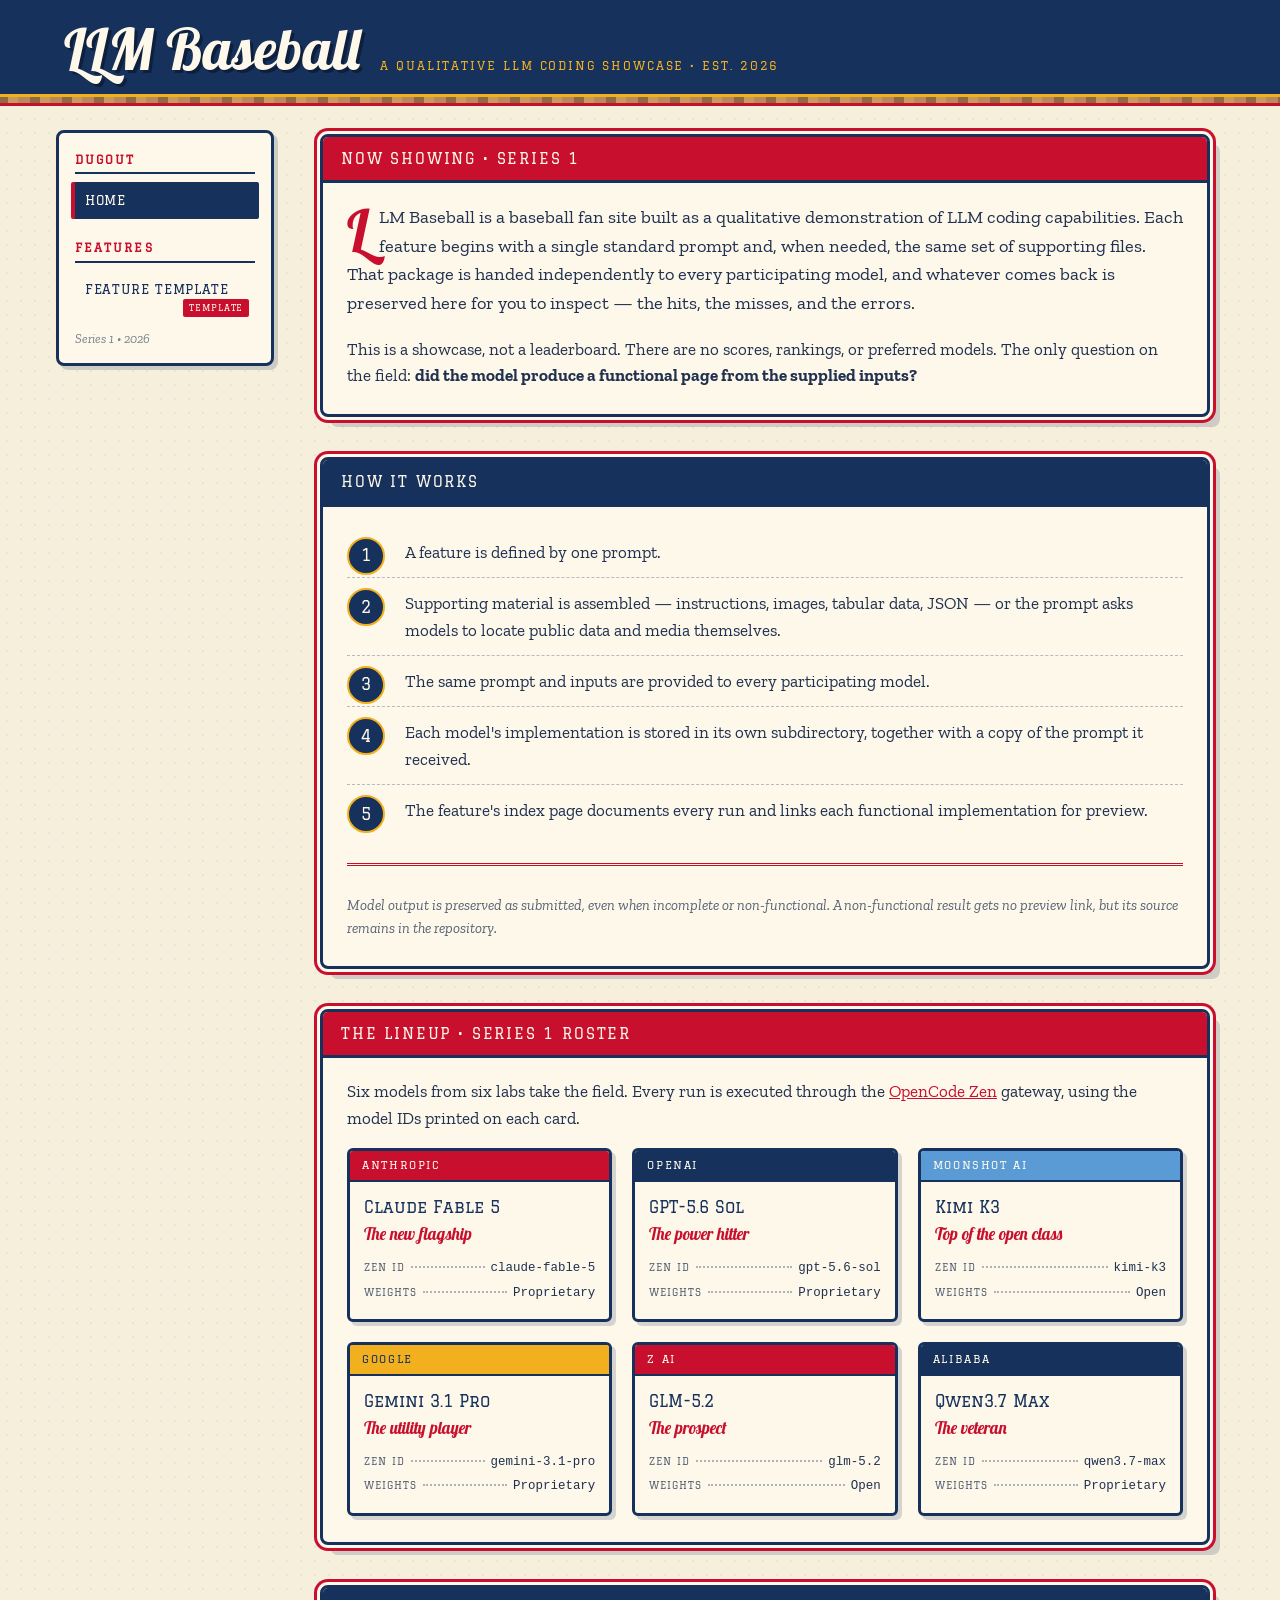
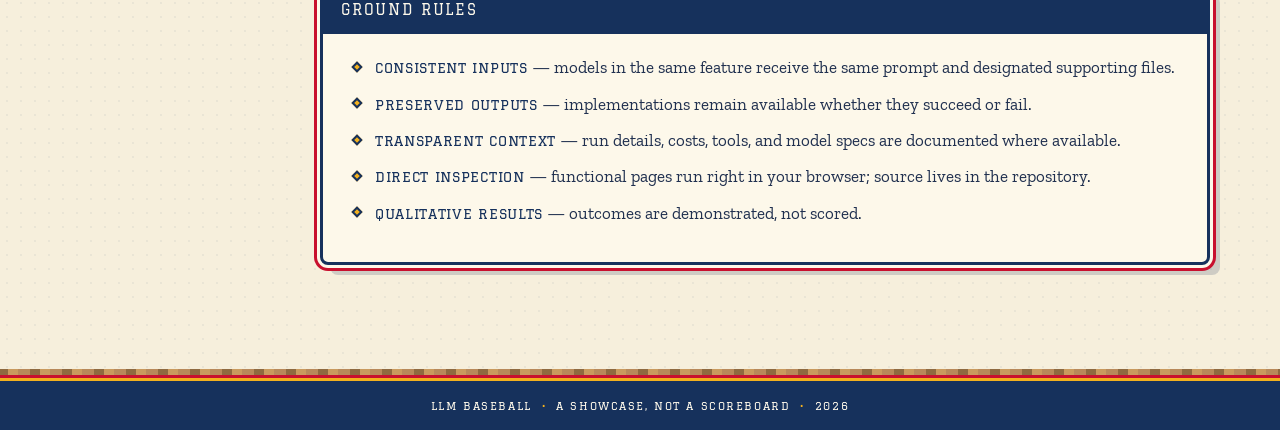
==== index.html @ 53a559f2 "create home page" ====
<!DOCTYPE html>
<html lang="en">
<head>
  <meta charset="utf-8">
  <meta name="viewport" content="width=device-width, initial-scale=1">
  <title>LLM Baseball — A Qualitative LLM Coding Showcase</title>
  <meta name="description" content="LLM Baseball is a baseball fan site built as a qualitative demonstration of LLM coding capabilities. One prompt, many models, every result preserved.">
  <link rel="icon" href='data:image/svg+xml,<svg xmlns="http://www.w3.org/2000/svg" viewBox="0 0 32 32"><circle cx="16" cy="16" r="14" fill="%23fdf8ea" stroke="%2316315c" stroke-width="2"/><path d="M9 3a15 15 0 0 0 0 26" fill="none" stroke="%23c8102e" stroke-width="2" stroke-dasharray="3 2"/><path d="M23 3a15 15 0 0 1 0 26" fill="none" stroke="%23c8102e" stroke-width="2" stroke-dasharray="3 2"/></svg>'>
  <link rel="preconnect" href="https://fonts.googleapis.com">
  <link rel="preconnect" href="https://fonts.gstatic.com" crossorigin>
  <link href="https://fonts.googleapis.com/css2?family=Graduate&family=Lobster&family=Zilla+Slab:wght@400;600&display=swap" rel="stylesheet">
  <link rel="stylesheet" href="assets/site.css">
</head>
<body data-root="" data-nav-id="home">

  <header class="site-header">
    <div class="inner">
      <p class="site-title"><a href="index.html">LLM Baseball</a></p>
      <p class="tagline">A qualitative LLM coding showcase &bull; Est. 2026</p>
    </div>
  </header>
  <div class="wood-strip" aria-hidden="true"></div>

  <div class="layout">

    <nav class="sidebar" aria-label="Site navigation">
      <div class="sidebar-inner" id="site-nav">
        <noscript>
          <h2 class="nav-heading">Dugout</h2>
          <ul class="nav-list">
            <li class="active"><a href="index.html">Home</a></li>
          </ul>
          <h2 class="nav-heading">Features</h2>
          <ul class="nav-list">
            <li><a href="features/feature-template/index.html">Feature Template</a></li>
          </ul>
        </noscript>
      </div>
    </nav>

    <main class="main">

      <section class="card">
        <div class="card-header">Now Showing &bull; Series 1</div>
        <div class="card-body">
          <p class="lede">LLM Baseball is a baseball fan site built as a qualitative demonstration of LLM coding capabilities. Each feature begins with a single standard prompt and, when needed, the same set of supporting files. That package is handed independently to every participating model, and whatever comes back is preserved here for you to inspect — the hits, the misses, and the errors.</p>
          <p>This is a showcase, not a leaderboard. There are no scores, rankings, or preferred models. The only question on the field: <strong>did the model produce a functional page from the supplied inputs?</strong></p>
        </div>
      </section>

      <section class="card">
        <div class="card-header alt">How It Works</div>
        <div class="card-body">
          <ol class="steps">
            <li>A feature is defined by one prompt.</li>
            <li>Supporting material is assembled — instructions, images, tabular data, JSON — or the prompt asks models to locate public data and media themselves.</li>
            <li>The same prompt and inputs are provided to every participating model.</li>
            <li>Each model's implementation is stored in its own subdirectory, together with a copy of the prompt it received.</li>
            <li>The feature's index page documents every run and links each functional implementation for preview.</li>
          </ol>
          <hr class="rule">
          <p class="note">Model output is preserved as submitted, even when incomplete or non-functional. A non-functional result gets no preview link, but its source remains in the repository.</p>
        </div>
      </section>

      <section class="card">
        <div class="card-header">The Lineup &bull; Series 1 Roster</div>
        <div class="card-body">
          <p>Six models from six labs take the field. Every run is executed through the <a href="https://opencode.ai/docs/zen/">OpenCode Zen</a> gateway, using the model IDs printed on each card.</p>
          <div class="lineup">
            <article class="player-card">
              <div class="pc-banner">Anthropic</div>
              <h3>Claude Fable 5</h3>
              <p class="pc-script">The new flagship</p>
              <div class="pc-stats">
                <div class="stat"><span class="k">Zen ID</span><span class="dots"></span><span class="v">claude-fable-5</span></div>
                <div class="stat"><span class="k">Weights</span><span class="dots"></span><span class="v">Proprietary</span></div>
              </div>
            </article>
            <article class="player-card">
              <div class="pc-banner">OpenAI</div>
              <h3>GPT-5.6 Sol</h3>
              <p class="pc-script">The power hitter</p>
              <div class="pc-stats">
                <div class="stat"><span class="k">Zen ID</span><span class="dots"></span><span class="v">gpt-5.6-sol</span></div>
                <div class="stat"><span class="k">Weights</span><span class="dots"></span><span class="v">Proprietary</span></div>
              </div>
            </article>
            <article class="player-card">
              <div class="pc-banner">Moonshot AI</div>
              <h3>Kimi K3</h3>
              <p class="pc-script">Top of the open class</p>
              <div class="pc-stats">
                <div class="stat"><span class="k">Zen ID</span><span class="dots"></span><span class="v">kimi-k3</span></div>
                <div class="stat"><span class="k">Weights</span><span class="dots"></span><span class="v">Open</span></div>
              </div>
            </article>
            <article class="player-card">
              <div class="pc-banner">Google</div>
              <h3>Gemini 3.1 Pro</h3>
              <p class="pc-script">The utility player</p>
              <div class="pc-stats">
                <div class="stat"><span class="k">Zen ID</span><span class="dots"></span><span class="v">gemini-3.1-pro</span></div>
                <div class="stat"><span class="k">Weights</span><span class="dots"></span><span class="v">Proprietary</span></div>
              </div>
            </article>
            <article class="player-card">
              <div class="pc-banner">Z AI</div>
              <h3>GLM-5.2</h3>
              <p class="pc-script">The prospect</p>
              <div class="pc-stats">
                <div class="stat"><span class="k">Zen ID</span><span class="dots"></span><span class="v">glm-5.2</span></div>
                <div class="stat"><span class="k">Weights</span><span class="dots"></span><span class="v">Open</span></div>
              </div>
            </article>
            <article class="player-card">
              <div class="pc-banner">Alibaba</div>
              <h3>Qwen3.7 Max</h3>
              <p class="pc-script">The veteran</p>
              <div class="pc-stats">
                <div class="stat"><span class="k">Zen ID</span><span class="dots"></span><span class="v">qwen3.7-max</span></div>
                <div class="stat"><span class="k">Weights</span><span class="dots"></span><span class="v">Proprietary</span></div>
              </div>
            </article>
          </div>
        </div>
      </section>

      <section class="card">
        <div class="card-header alt">Ground Rules</div>
        <div class="card-body">
          <ul class="diamond-list">
            <li><strong>Consistent inputs</strong> — models in the same feature receive the same prompt and designated supporting files.</li>
            <li><strong>Preserved outputs</strong> — implementations remain available whether they succeed or fail.</li>
            <li><strong>Transparent context</strong> — run details, costs, tools, and model specs are documented where available.</li>
            <li><strong>Direct inspection</strong> — functional pages run right in your browser; source lives in the repository.</li>
            <li><strong>Qualitative results</strong> — outcomes are demonstrated, not scored.</li>
          </ul>
        </div>
      </section>

    </main>
  </div>

  <footer class="site-footer">
    <div class="wood-strip" aria-hidden="true"></div>
    <div class="bar">LLM Baseball<span class="sep">&bull;</span>A showcase, not a scoreboard<span class="sep">&bull;</span>2026</div>
  </footer>

  <script src="assets/site.js"></script>
</body>
</html>
---- assets/site.css ----
/* ==========================================================================
   LLM Baseball — retro 1980s baseball card theme
   Cream card stock, halftone dots, Topps red / navy / gold, chunky card
   borders, script + jersey-block type, and a wood-grain accent strip.
   ========================================================================== */

:root {
  --cream: #f6efdc;
  --paper: #fdf8ea;
  --ink: #20304f;
  --red: #c8102e;
  --navy: #16315c;
  --gold: #f2b01e;
  --sky: #5b9bd5;
  --wood-dark: #8f6a40;
  --wood-mid: #b8895a;
  --wood-light: #c99a5e;
  --shadow: rgba(22, 49, 92, 0.18);
  --font-script: "Lobster", "Brush Script MT", cursive;
  --font-block: "Graduate", "Arial Black", "Arial Narrow Bold", sans-serif;
  --font-body: "Zilla Slab", Georgia, "Times New Roman", serif;
}

*,
*::before,
*::after {
  box-sizing: border-box;
}

html {
  scroll-behavior: smooth;
}

body {
  margin: 0;
  font-family: var(--font-body);
  font-size: 17px;
  line-height: 1.55;
  color: var(--ink);
  background-color: var(--cream);
  background-image: radial-gradient(rgba(22, 49, 92, 0.055) 1px, transparent 1.6px);
  background-size: 14px 14px;
}

a {
  color: var(--red);
}

/* --------------------------------------------------------------------------
   Header
   -------------------------------------------------------------------------- */

.site-header {
  background: var(--navy);
  border-bottom: 3px solid var(--gold);
}

.site-header .inner {
  max-width: 1200px;
  margin: 0 auto;
  padding: 20px 24px 16px;
  display: flex;
  align-items: baseline;
  gap: 20px;
  flex-wrap: wrap;
}

.site-title {
  margin: 0;
  font-family: var(--font-script);
  font-size: clamp(2.5rem, 5.5vw, 3.6rem);
  line-height: 1;
  color: var(--paper);
  text-shadow: 3px 3px 0 rgba(0, 0, 0, 0.35);
}

.site-title a {
  color: inherit;
  text-decoration: none;
}

.tagline {
  margin: 0;
  font-family: var(--font-block);
  font-size: 0.75rem;
  letter-spacing: 0.16em;
  text-transform: uppercase;
  color: var(--gold);
}

/* Wood-grain accent strip — a nod to the 1987 Topps border. */
.wood-strip {
  height: 9px;
  background: repeating-linear-gradient(
    90deg,
    var(--wood-dark) 0 8px,
    var(--wood-light) 8px 18px,
    var(--wood-mid) 18px 30px,
    var(--wood-dark) 30px 32px
  );
  border-bottom: 3px solid var(--red);
}

/* --------------------------------------------------------------------------
   Layout
   -------------------------------------------------------------------------- */

.layout {
  max-width: 1200px;
  margin: 0 auto;
  display: flex;
  align-items: flex-start;
}

.sidebar {
  flex: 0 0 250px;
  width: 250px;
  padding: 24px 16px;
}

.sidebar-inner {
  position: sticky;
  top: 20px;
  background: var(--paper);
  border: 3px solid var(--navy);
  border-radius: 8px;
  box-shadow: 4px 4px 0 var(--shadow);
  padding: 14px 12px 10px;
}

.main {
  flex: 1;
  min-width: 0;
  padding: 28px 30px 56px;
}

/* --------------------------------------------------------------------------
   Navigation
   -------------------------------------------------------------------------- */

.nav-heading {
  margin: 20px 4px 8px;
  padding-bottom: 4px;
  font-family: var(--font-block);
  font-size: 0.72rem;
  letter-spacing: 0.18em;
  text-transform: uppercase;
  color: var(--red);
  border-bottom: 2px solid var(--navy);
}

.nav-heading:first-child {
  margin-top: 4px;
}

.nav-list {
  list-style: none;
  margin: 0;
  padding: 0;
}

.nav-list a {
  display: block;
  padding: 8px 10px;
  font-family: var(--font-block);
  font-size: 0.82rem;
  letter-spacing: 0.05em;
  text-transform: uppercase;
  text-decoration: none;
  color: var(--navy);
  border-left: 4px solid transparent;
  border-radius: 2px;
  transition: background 0.15s ease, color 0.15s ease, border-color 0.15s ease;
}

.nav-list a:hover {
  background: var(--gold);
  color: var(--navy);
}

.nav-list li.active a {
  background: var(--navy);
  color: var(--paper);
  border-left-color: var(--red);
}

.nav-tag {
  float: right;
  margin-left: 8px;
  padding: 2px 6px;
  font-size: 0.58rem;
  letter-spacing: 0.08em;
  color: var(--paper);
  background: var(--red);
  border-radius: 2px;
}

.nav-foot {
  margin: 22px 4px 4px;
  font-size: 0.8rem;
  font-style: italic;
  color: rgba(32, 48, 79, 0.6);
}

/* --------------------------------------------------------------------------
   Cards — chunky Topps-style frames: navy border, paper gap, red outer ring
   -------------------------------------------------------------------------- */

.card {
  background: var(--paper);
  border: 3px solid var(--navy);
  border-radius: 8px;
  box-shadow:
    0 0 0 3px var(--paper),
    0 0 0 6px var(--red),
    10px 10px 0 var(--shadow);
  margin: 0 0 40px;
  overflow: hidden;
}

.card-header {
  padding: 10px 18px;
  font-family: var(--font-block);
  font-size: 0.95rem;
  letter-spacing: 0.12em;
  text-transform: uppercase;
  color: var(--paper);
  background: var(--red);
  border-bottom: 3px solid var(--navy);
}

.card-header.alt {
  background: var(--navy);
}

.card-body {
  padding: 20px 24px 26px;
}

.card-body > :first-child {
  margin-top: 0;
}

.card-body > :last-child {
  margin-bottom: 0;
}

.lede {
  font-size: 1.15rem;
}

.lede::first-letter {
  float: left;
  margin: 6px 10px 0 0;
  font-family: var(--font-script);
  font-size: 3.1em;
  line-height: 0.75;
  color: var(--red);
}

/* --------------------------------------------------------------------------
   Numbered steps ("How it works")
   -------------------------------------------------------------------------- */

.steps {
  list-style: none;
  margin: 0;
  padding: 0;
  counter-reset: step;
}

.steps li {
  counter-increment: step;
  position: relative;
  padding: 12px 0 12px 58px;
  border-bottom: 1px dashed rgba(22, 49, 92, 0.3);
}

.steps li:last-child {
  border-bottom: none;
}

.steps li::before {
  content: counter(step);
  position: absolute;
  left: 0;
  top: 10px;
  width: 38px;
  height: 38px;
  display: flex;
  align-items: center;
  justify-content: center;
  font-family: var(--font-block);
  font-size: 1rem;
  color: var(--paper);
  background: var(--navy);
  border: 2px solid var(--gold);
  border-radius: 50%;
}

/* --------------------------------------------------------------------------
   Diamond-bullet list (principles)
   -------------------------------------------------------------------------- */

.diamond-list {
  list-style: none;
  margin: 0;
  padding: 0 0 0 4px;
}

.diamond-list li {
  position: relative;
  padding-left: 24px;
  margin-bottom: 10px;
}

.diamond-list li::before {
  content: "";
  position: absolute;
  left: 2px;
  top: 0.5em;
  width: 8px;
  height: 8px;
  background: var(--gold);
  border: 2px solid var(--navy);
  transform: rotate(45deg);
}

.diamond-list strong {
  font-family: var(--font-block);
  font-weight: 400;
  font-size: 0.85rem;
  letter-spacing: 0.05em;
  text-transform: uppercase;
  color: var(--navy);
}

/* --------------------------------------------------------------------------
   Lineup grid — mini player cards for the model roster
   -------------------------------------------------------------------------- */

.lineup {
  display: grid;
  grid-template-columns: repeat(auto-fill, minmax(225px, 1fr));
  gap: 20px;
}

.player-card {
  background: var(--paper);
  border: 3px solid var(--navy);
  border-radius: 6px;
  overflow: hidden;
  box-shadow: 4px 4px 0 var(--shadow);
  transition: transform 0.15s ease, box-shadow 0.15s ease;
}

.player-card:hover {
  transform: translate(-2px, -2px);
  box-shadow: 7px 7px 0 var(--shadow);
}

.pc-banner {
  padding: 6px 12px;
  font-family: var(--font-block);
  font-size: 0.68rem;
  letter-spacing: 0.15em;
  text-transform: uppercase;
  color: var(--paper);
  background: var(--red);
  border-bottom: 2px solid var(--navy);
}

.lineup .player-card:nth-child(4n + 2) .pc-banner {
  background: var(--navy);
}

.lineup .player-card:nth-child(4n + 3) .pc-banner {
  background: var(--sky);
}

.lineup .player-card:nth-child(4n) .pc-banner {
  background: var(--gold);
  color: var(--navy);
}

.player-card h3 {
  margin: 12px 14px 2px;
  font-family: var(--font-block);
  font-weight: 400;
  font-size: 1.02rem;
  color: var(--navy);
}

.pc-script {
  margin: 0 14px 12px;
  font-family: var(--font-script);
  font-size: 1.05rem;
  color: var(--red);
}

.pc-stats {
  padding: 0 14px 16px;
  font-size: 0.86rem;
}

/* Stat lines with dotted leaders, like the back of a baseball card. */
.stat {
  display: flex;
  align-items: baseline;
}

.stat + .stat {
  margin-top: 5px;
}

.stat .k {
  font-family: var(--font-block);
  font-size: 0.62rem;
  letter-spacing: 0.1em;
  text-transform: uppercase;
  color: rgba(32, 48, 79, 0.75);
}

.stat .dots {
  flex: 1;
  margin: 0 6px;
  border-bottom: 2px dotted rgba(22, 49, 92, 0.35);
  transform: translateY(-3px);
}

.stat .v {
  font-family: "Consolas", "Courier New", monospace;
  font-size: 0.78rem;
  color: var(--ink);
}

/* --------------------------------------------------------------------------
   Breadcrumb / misc
   -------------------------------------------------------------------------- */

.crumb {
  margin: 0 0 24px;
  font-family: var(--font-block);
  font-size: 0.7rem;
  letter-spacing: 0.1em;
  text-transform: uppercase;
  color: rgba(32, 48, 79, 0.65);
}

.crumb a {
  color: var(--red);
  text-decoration: none;
}

.crumb a:hover {
  text-decoration: underline;
}

.rule {
  border: none;
  border-top: 3px double var(--red);
  margin: 28px 0;
}

.note {
  font-size: 0.92rem;
  font-style: italic;
  color: rgba(32, 48, 79, 0.75);
}

/* --------------------------------------------------------------------------
   Footer
   -------------------------------------------------------------------------- */

.site-footer {
  margin-top: 8px;
}

.site-footer .bar {
  background: var(--navy);
  border-top: 3px solid var(--gold);
  padding: 16px 24px;
  text-align: center;
  font-family: var(--font-block);
  font-size: 0.7rem;
  letter-spacing: 0.14em;
  text-transform: uppercase;
  color: var(--paper);
}

.site-footer .bar .sep {
  color: var(--gold);
  margin: 0 10px;
}

/* --------------------------------------------------------------------------
   Responsive — sidebar collapses into a horizontal strip
   -------------------------------------------------------------------------- */

@media (max-width: 820px) {
  .layout {
    flex-direction: column;
  }

  .sidebar {
    width: auto;
    flex: none;
    padding: 16px 16px 0;
    align-self: stretch;
  }

  .sidebar-inner {
    position: static;
  }

  .nav-list {
    display: flex;
    flex-wrap: wrap;
    gap: 4px;
  }

  .nav-list a {
    border-left: none;
    border-bottom: 3px solid transparent;
  }

  .nav-list li.active a {
    border-left-color: transparent;
    border-bottom-color: var(--red);
  }

  .nav-foot {
    display: none;
  }

  .main {
    padding: 20px 16px 48px;
  }
}
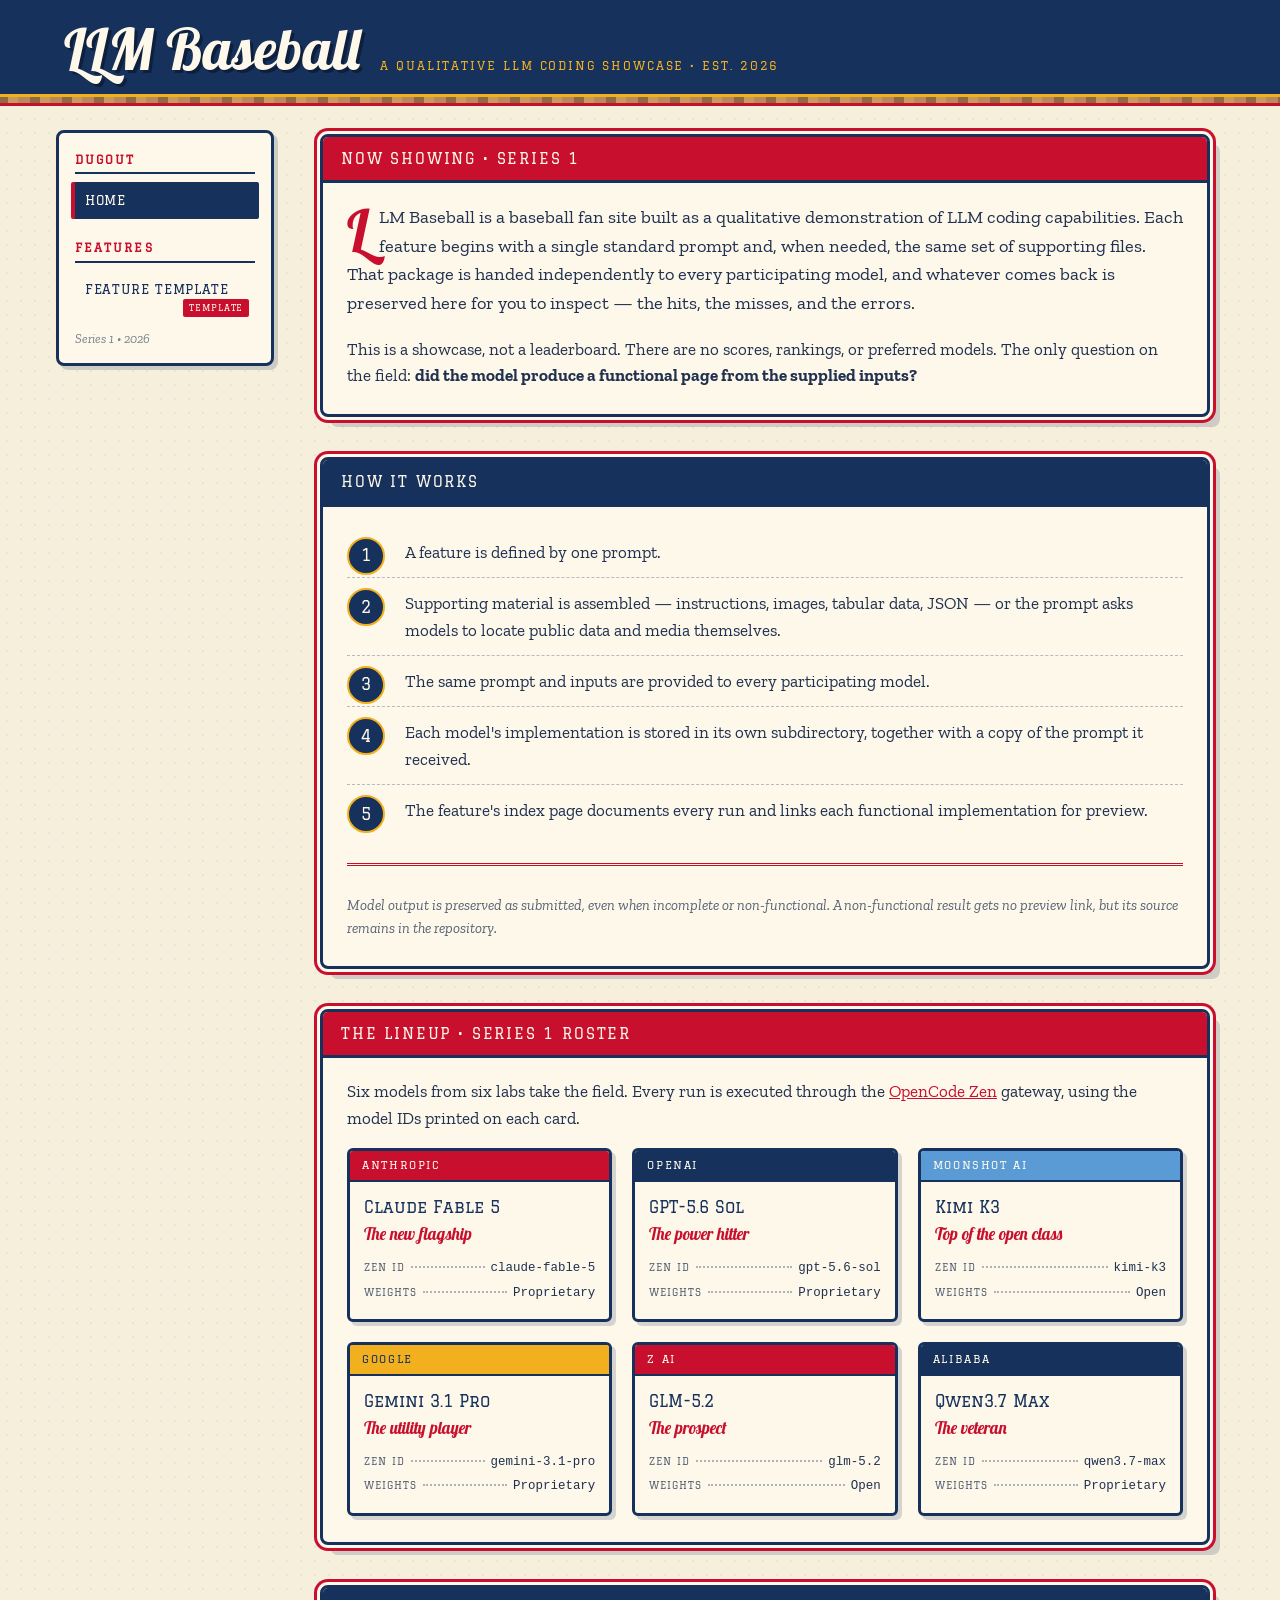
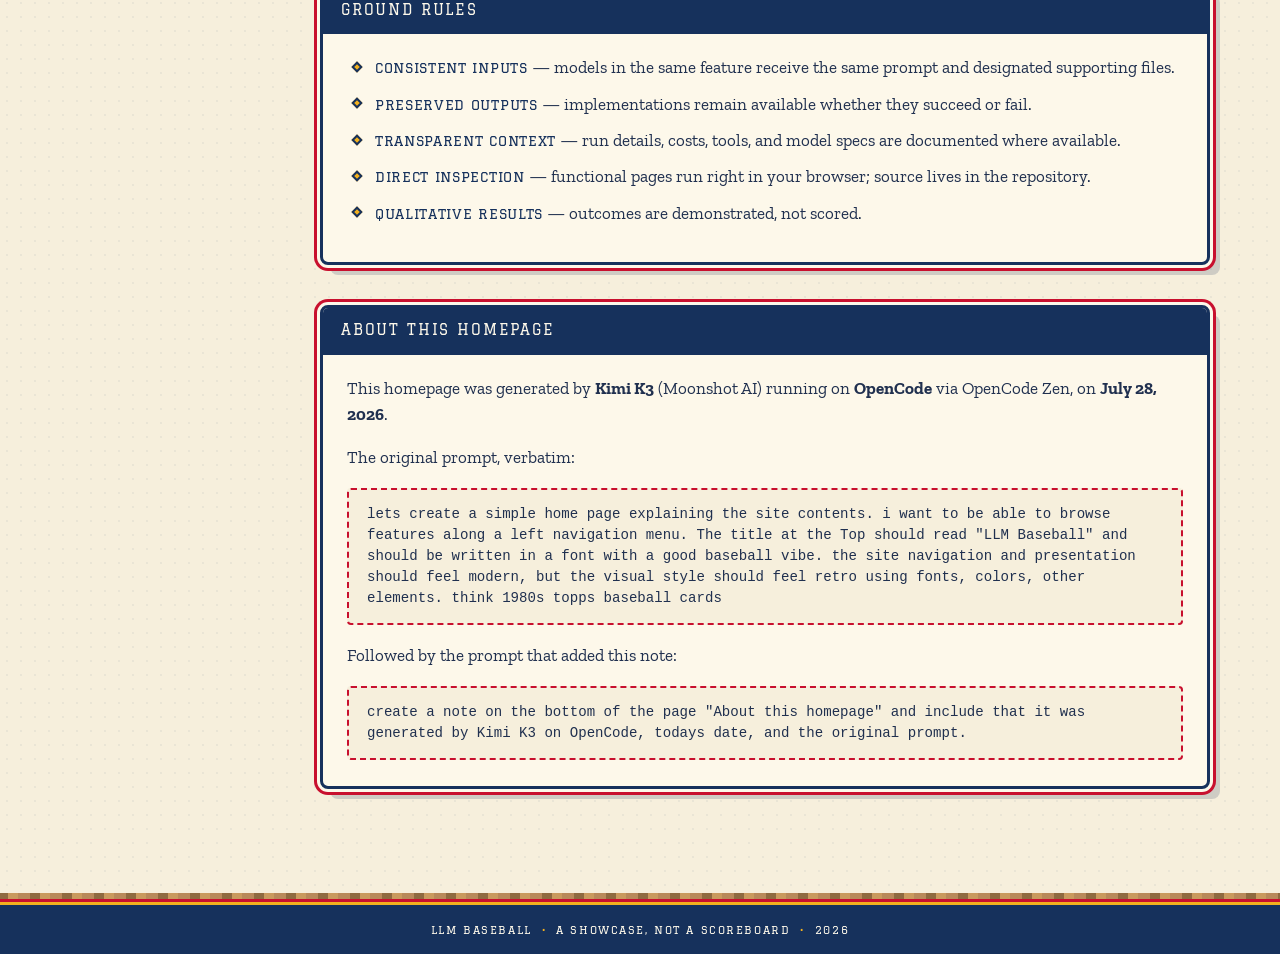
==== commit 9424f087: "update homepage with prompt details, how it was made" ====
--- a/index.html
+++ b/index.html
@@ -139,6 +139,17 @@
         </div>
       </section>
 
+      <section class="card">
+        <div class="card-header alt">About This Homepage</div>
+        <div class="card-body">
+          <p>This homepage was generated by <strong>Kimi K3</strong> (Moonshot AI) running on <strong>OpenCode</strong> via OpenCode Zen, on <strong>July 28, 2026</strong>.</p>
+          <p>The original prompt, verbatim:</p>
+          <blockquote class="prompt-quote">lets create a simple home page explaining the site contents. i want to be able to browse features along a left navigation menu. The title at the Top should read "LLM Baseball" and should be written in a font with a good baseball vibe. the site navigation and presentation should feel modern, but the visual style should feel retro using fonts, colors, other elements. think 1980s topps baseball cards</blockquote>
+          <p>Followed by the prompt that added this note:</p>
+          <blockquote class="prompt-quote">create a note on the bottom of the page "About this homepage" and include that it was generated by Kimi K3 on OpenCode, todays date, and the original prompt.</blockquote>
+        </div>
+      </section>
+
     </main>
   </div>
 
--- a/assets/site.css
+++ b/assets/site.css
@@ -468,6 +468,19 @@
   color: rgba(32, 48, 79, 0.75);
 }
 
+/* Verbatim prompt clipping — typewriter note with a dashed "cut-out" edge. */
+.prompt-quote {
+  margin: 12px 0 4px;
+  padding: 14px 18px;
+  font-family: "Courier New", Courier, monospace;
+  font-size: 0.88rem;
+  line-height: 1.5;
+  color: var(--ink);
+  background: var(--cream);
+  border: 2px dashed var(--red);
+  border-radius: 4px;
+}
+
 /* --------------------------------------------------------------------------
    Footer
    -------------------------------------------------------------------------- */
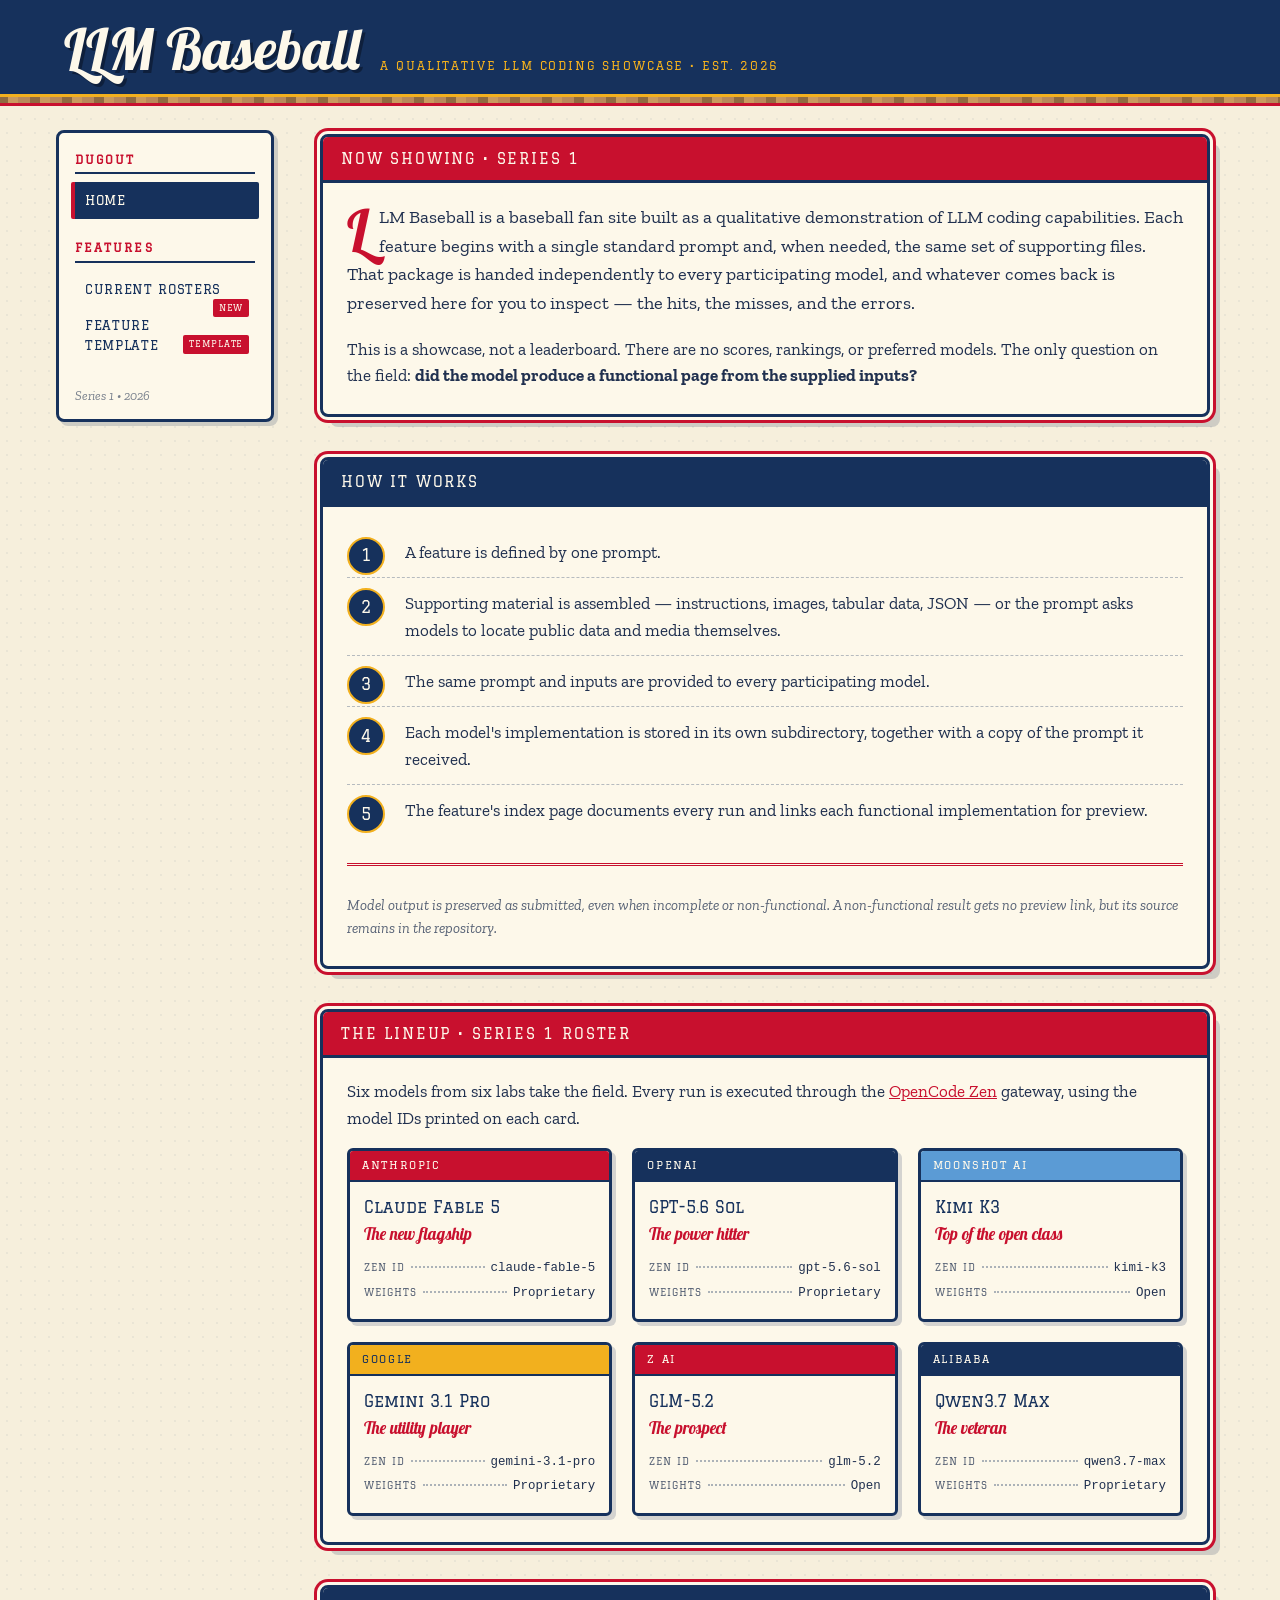
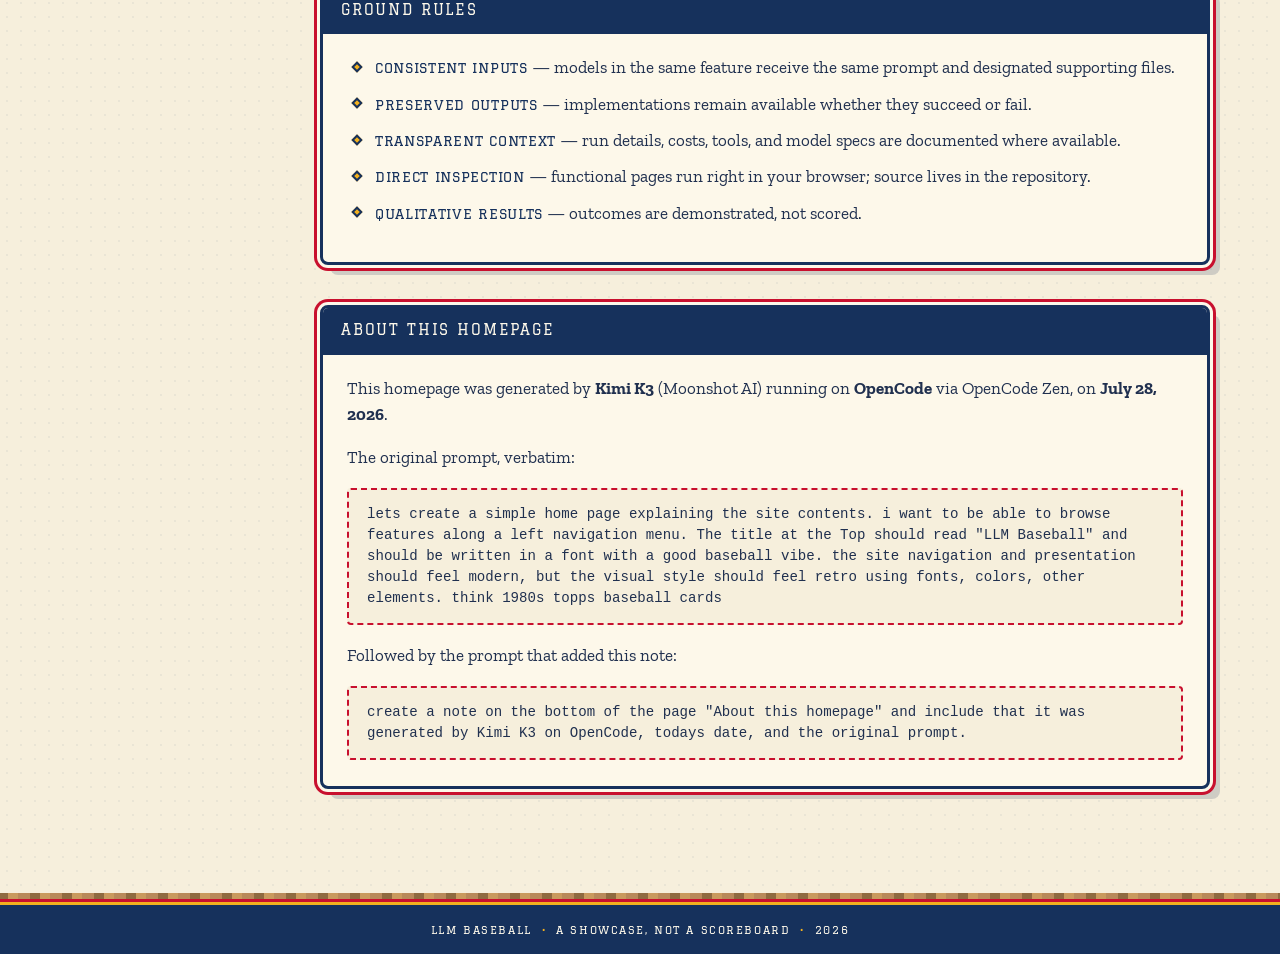
==== commit 129d4db0: "ran current rosters prompt against six models" ====
--- a/index.html
+++ b/index.html
@@ -32,6 +32,7 @@
           </ul>
           <h2 class="nav-heading">Features</h2>
           <ul class="nav-list">
+            <li><a href="features/current-rosters/index.html">Current Rosters</a></li>
             <li><a href="features/feature-template/index.html">Feature Template</a></li>
           </ul>
         </noscript>
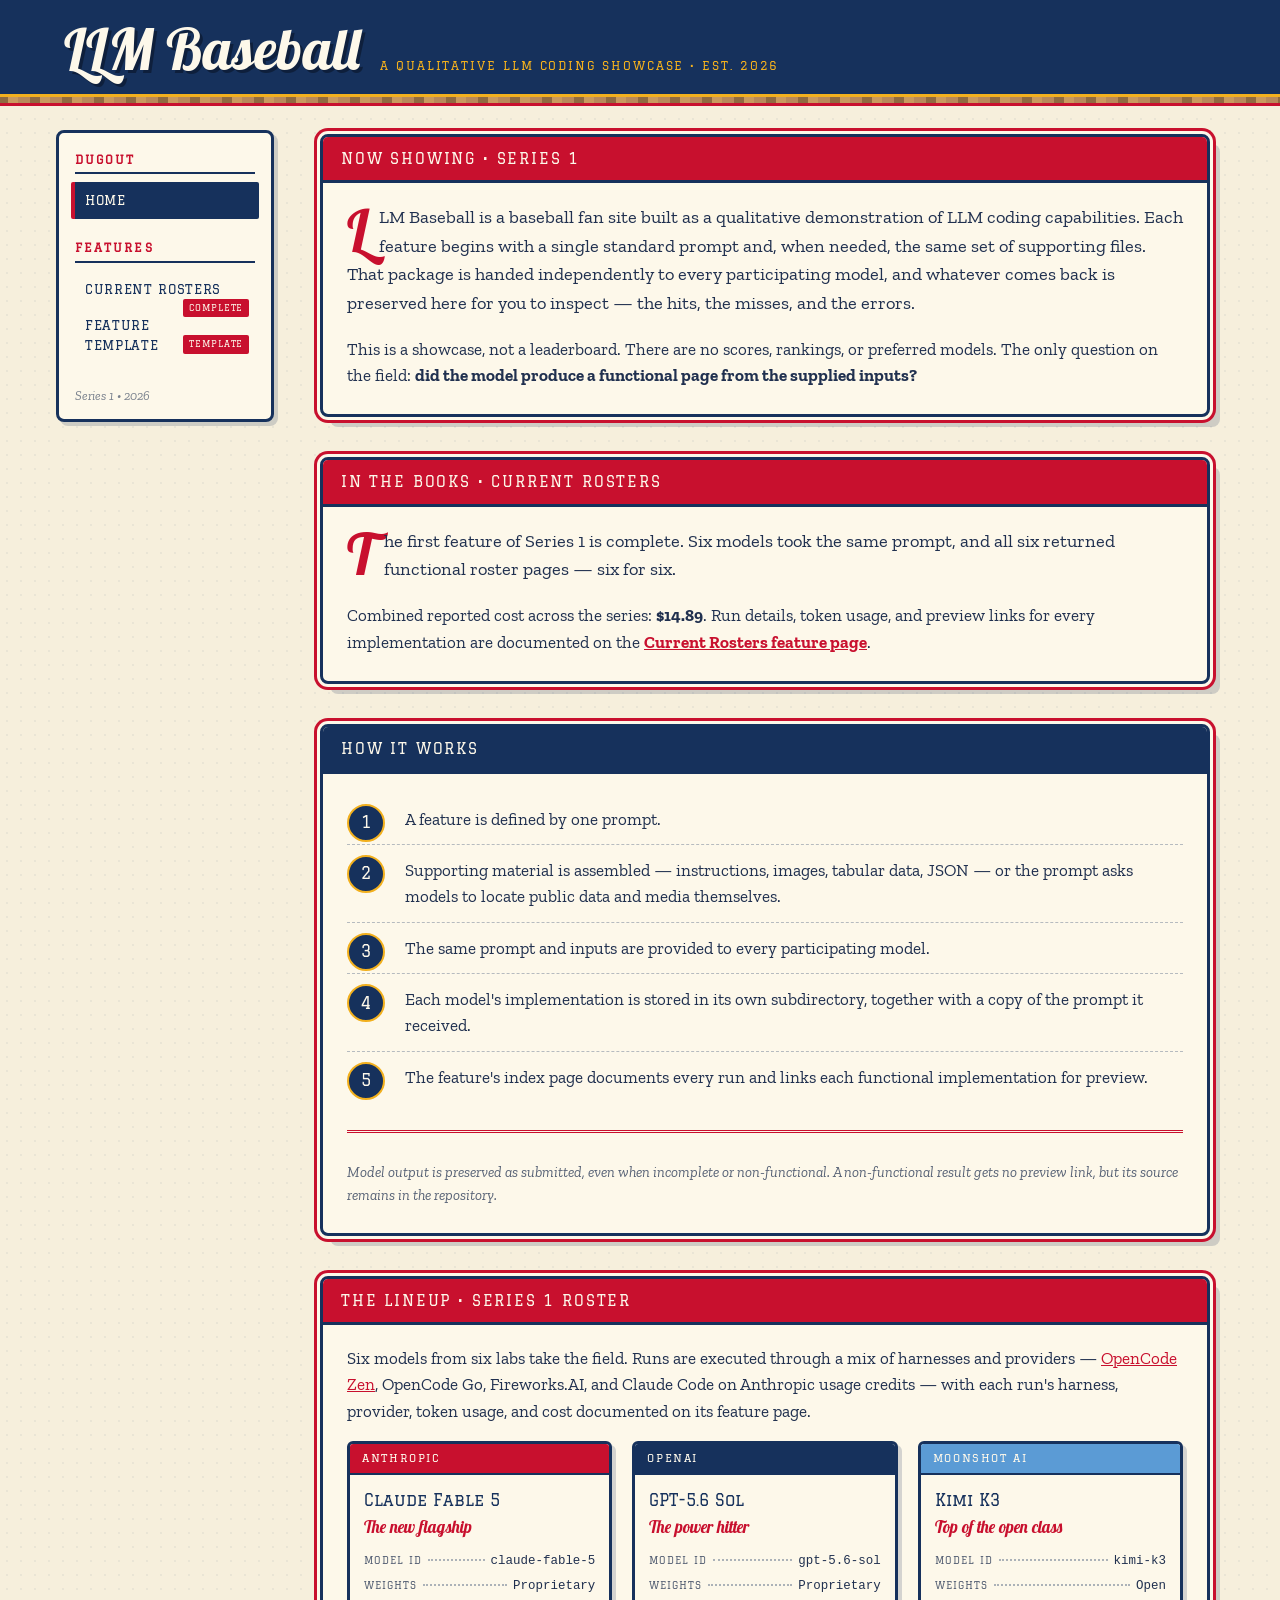
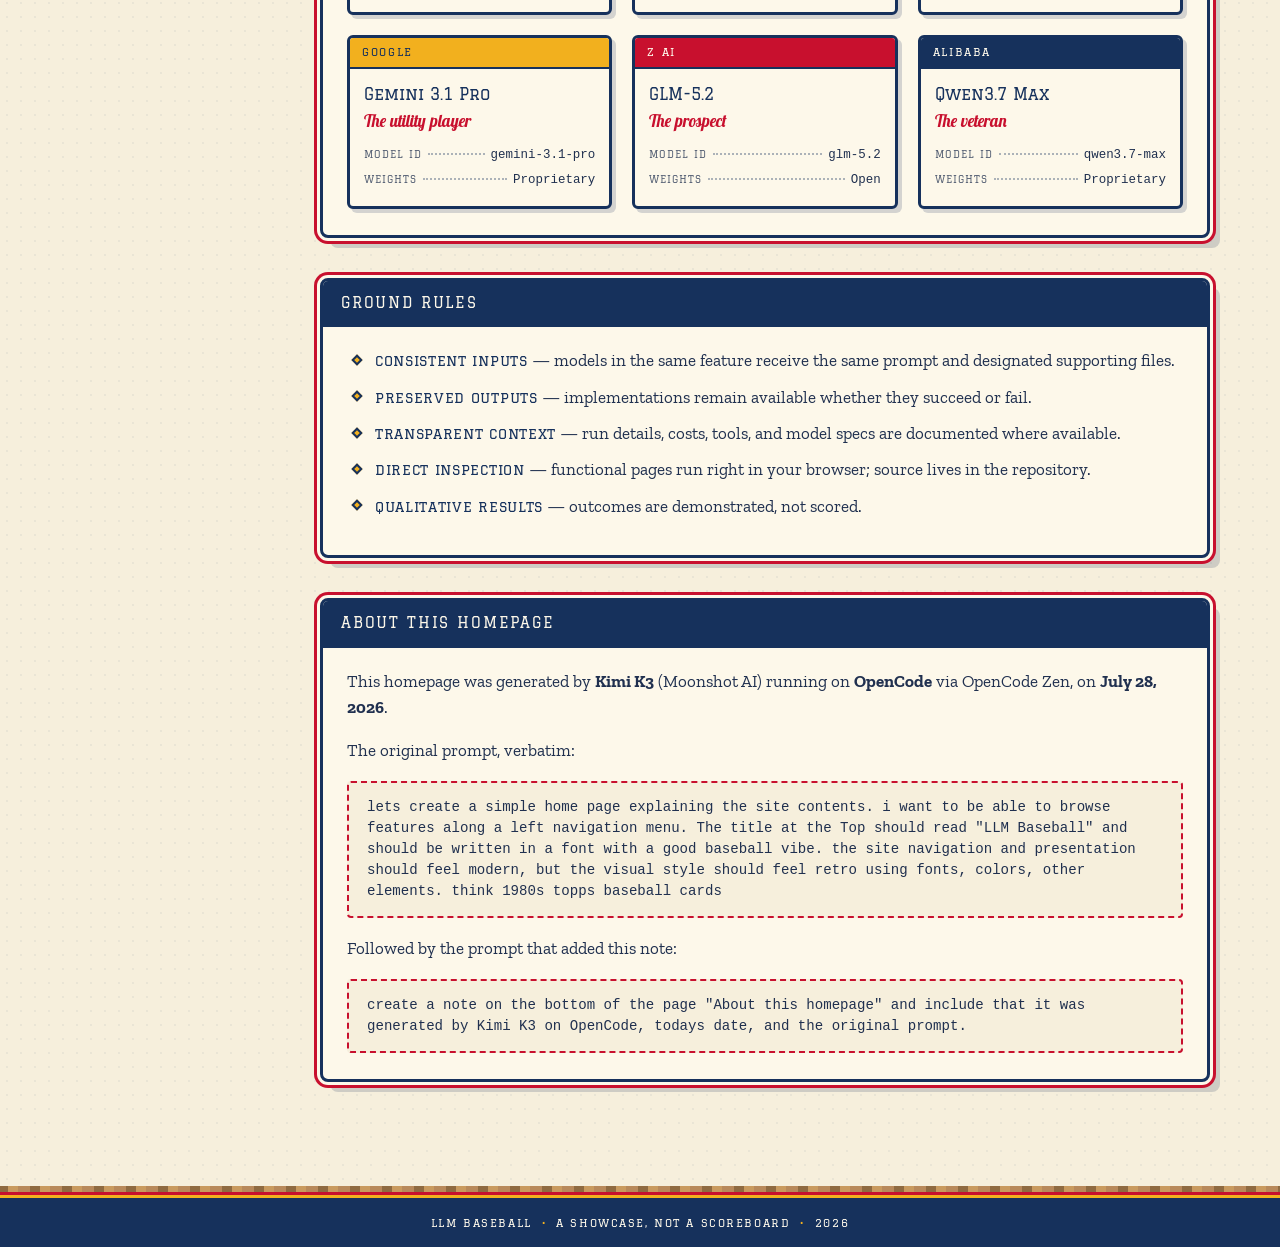
==== commit fc0f032f: "update homepage and current-rosters page to show results" ====
--- a/index.html
+++ b/index.html
@@ -50,6 +50,14 @@
       </section>
 
       <section class="card">
+        <div class="card-header">In the Books &bull; Current Rosters</div>
+        <div class="card-body">
+          <p class="lede">The first feature of Series 1 is complete. Six models took the same prompt, and all six returned functional roster pages &mdash; six for six.</p>
+          <p>Combined reported cost across the series: <strong>$14.89</strong>. Run details, token usage, and preview links for every implementation are documented on the <a href="features/current-rosters/index.html"><strong>Current Rosters feature page</strong></a>.</p>
+        </div>
+      </section>
+
+      <section class="card">
         <div class="card-header alt">How It Works</div>
         <div class="card-body">
           <ol class="steps">
@@ -67,14 +75,14 @@
       <section class="card">
         <div class="card-header">The Lineup &bull; Series 1 Roster</div>
         <div class="card-body">
-          <p>Six models from six labs take the field. Every run is executed through the <a href="https://opencode.ai/docs/zen/">OpenCode Zen</a> gateway, using the model IDs printed on each card.</p>
+          <p>Six models from six labs take the field. Runs are executed through a mix of harnesses and providers &mdash; <a href="https://opencode.ai/docs/zen/">OpenCode Zen</a>, OpenCode Go, Fireworks.AI, and Claude Code on Anthropic usage credits &mdash; with each run's harness, provider, token usage, and cost documented on its feature page.</p>
           <div class="lineup">
             <article class="player-card">
               <div class="pc-banner">Anthropic</div>
               <h3>Claude Fable 5</h3>
               <p class="pc-script">The new flagship</p>
               <div class="pc-stats">
-                <div class="stat"><span class="k">Zen ID</span><span class="dots"></span><span class="v">claude-fable-5</span></div>
+                <div class="stat"><span class="k">Model ID</span><span class="dots"></span><span class="v">claude-fable-5</span></div>
                 <div class="stat"><span class="k">Weights</span><span class="dots"></span><span class="v">Proprietary</span></div>
               </div>
             </article>
@@ -83,7 +91,7 @@
               <h3>GPT-5.6 Sol</h3>
               <p class="pc-script">The power hitter</p>
               <div class="pc-stats">
-                <div class="stat"><span class="k">Zen ID</span><span class="dots"></span><span class="v">gpt-5.6-sol</span></div>
+                <div class="stat"><span class="k">Model ID</span><span class="dots"></span><span class="v">gpt-5.6-sol</span></div>
                 <div class="stat"><span class="k">Weights</span><span class="dots"></span><span class="v">Proprietary</span></div>
               </div>
             </article>
@@ -92,7 +100,7 @@
               <h3>Kimi K3</h3>
               <p class="pc-script">Top of the open class</p>
               <div class="pc-stats">
-                <div class="stat"><span class="k">Zen ID</span><span class="dots"></span><span class="v">kimi-k3</span></div>
+                <div class="stat"><span class="k">Model ID</span><span class="dots"></span><span class="v">kimi-k3</span></div>
                 <div class="stat"><span class="k">Weights</span><span class="dots"></span><span class="v">Open</span></div>
               </div>
             </article>
@@ -101,7 +109,7 @@
               <h3>Gemini 3.1 Pro</h3>
               <p class="pc-script">The utility player</p>
               <div class="pc-stats">
-                <div class="stat"><span class="k">Zen ID</span><span class="dots"></span><span class="v">gemini-3.1-pro</span></div>
+                <div class="stat"><span class="k">Model ID</span><span class="dots"></span><span class="v">gemini-3.1-pro</span></div>
                 <div class="stat"><span class="k">Weights</span><span class="dots"></span><span class="v">Proprietary</span></div>
               </div>
             </article>
@@ -110,7 +118,7 @@
               <h3>GLM-5.2</h3>
               <p class="pc-script">The prospect</p>
               <div class="pc-stats">
-                <div class="stat"><span class="k">Zen ID</span><span class="dots"></span><span class="v">glm-5.2</span></div>
+                <div class="stat"><span class="k">Model ID</span><span class="dots"></span><span class="v">glm-5.2</span></div>
                 <div class="stat"><span class="k">Weights</span><span class="dots"></span><span class="v">Open</span></div>
               </div>
             </article>
@@ -119,7 +127,7 @@
               <h3>Qwen3.7 Max</h3>
               <p class="pc-script">The veteran</p>
               <div class="pc-stats">
-                <div class="stat"><span class="k">Zen ID</span><span class="dots"></span><span class="v">qwen3.7-max</span></div>
+                <div class="stat"><span class="k">Model ID</span><span class="dots"></span><span class="v">qwen3.7-max</span></div>
                 <div class="stat"><span class="k">Weights</span><span class="dots"></span><span class="v">Proprietary</span></div>
               </div>
             </article>
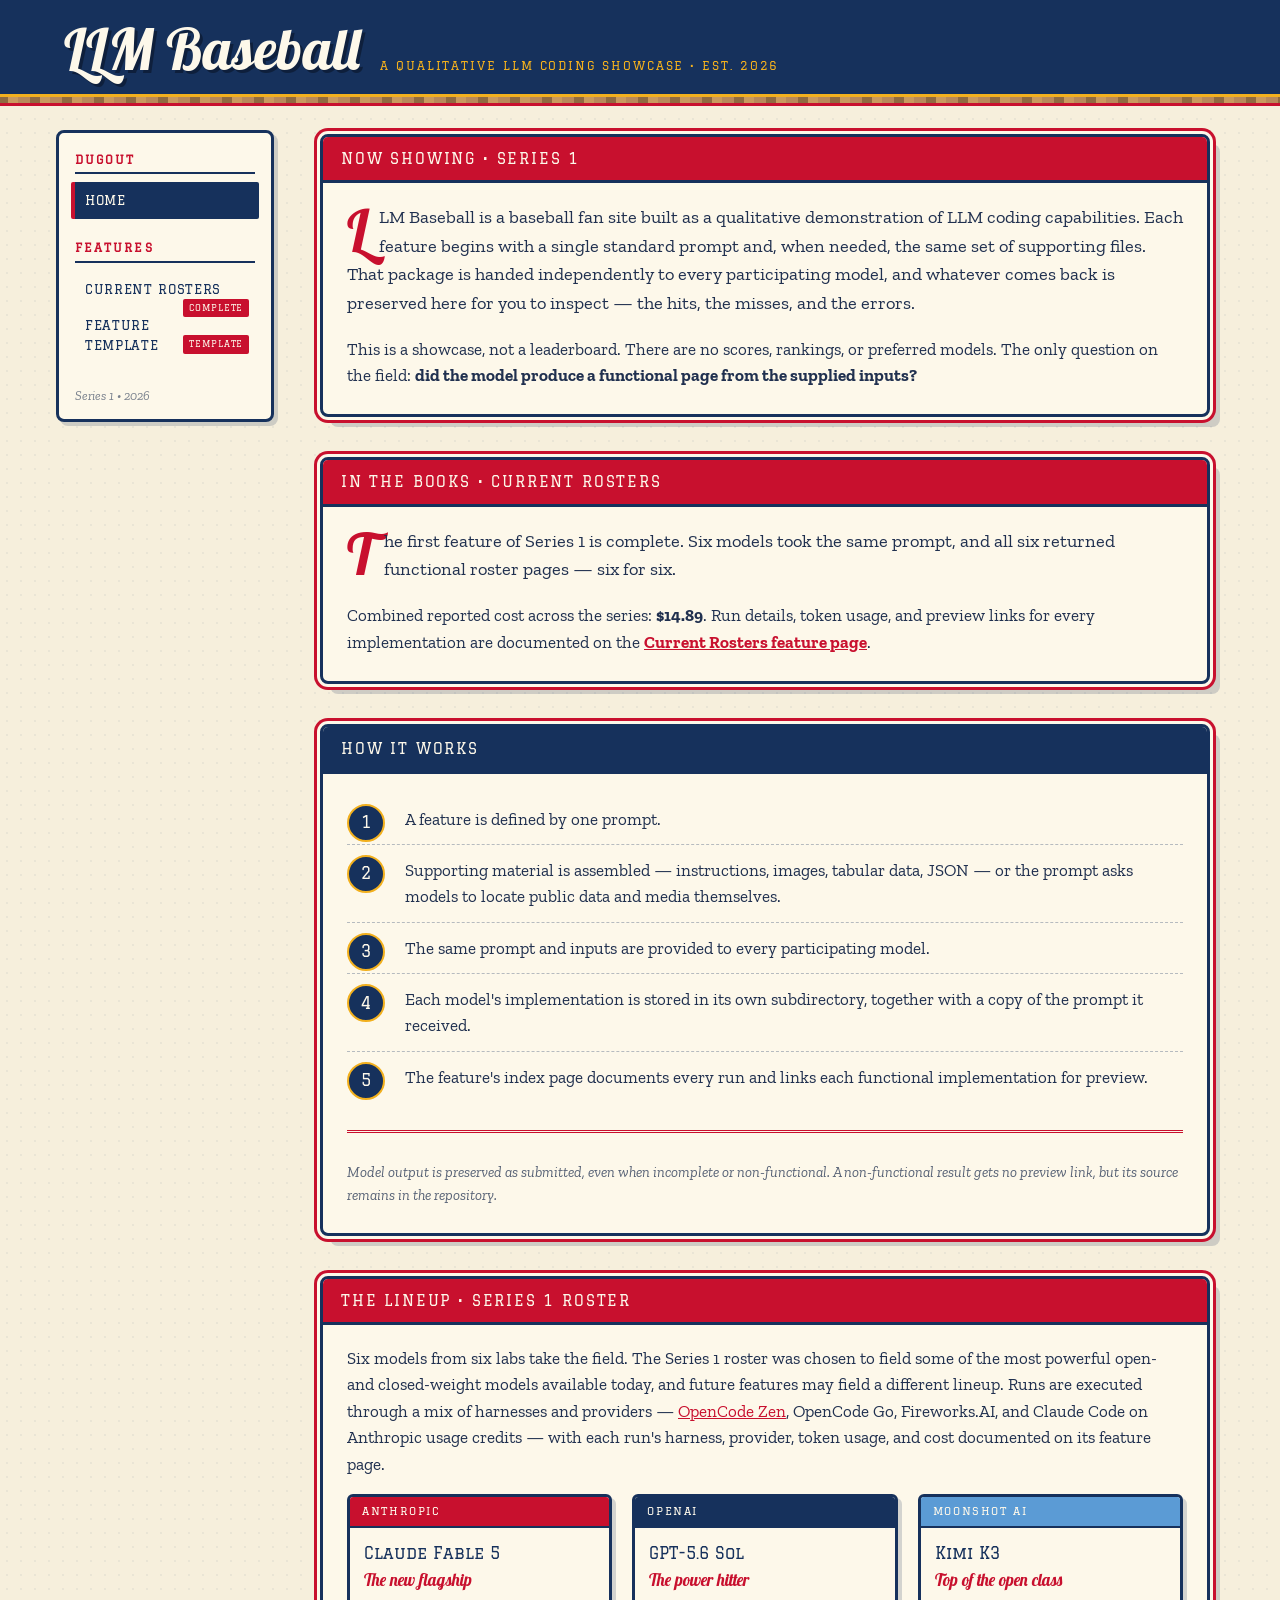
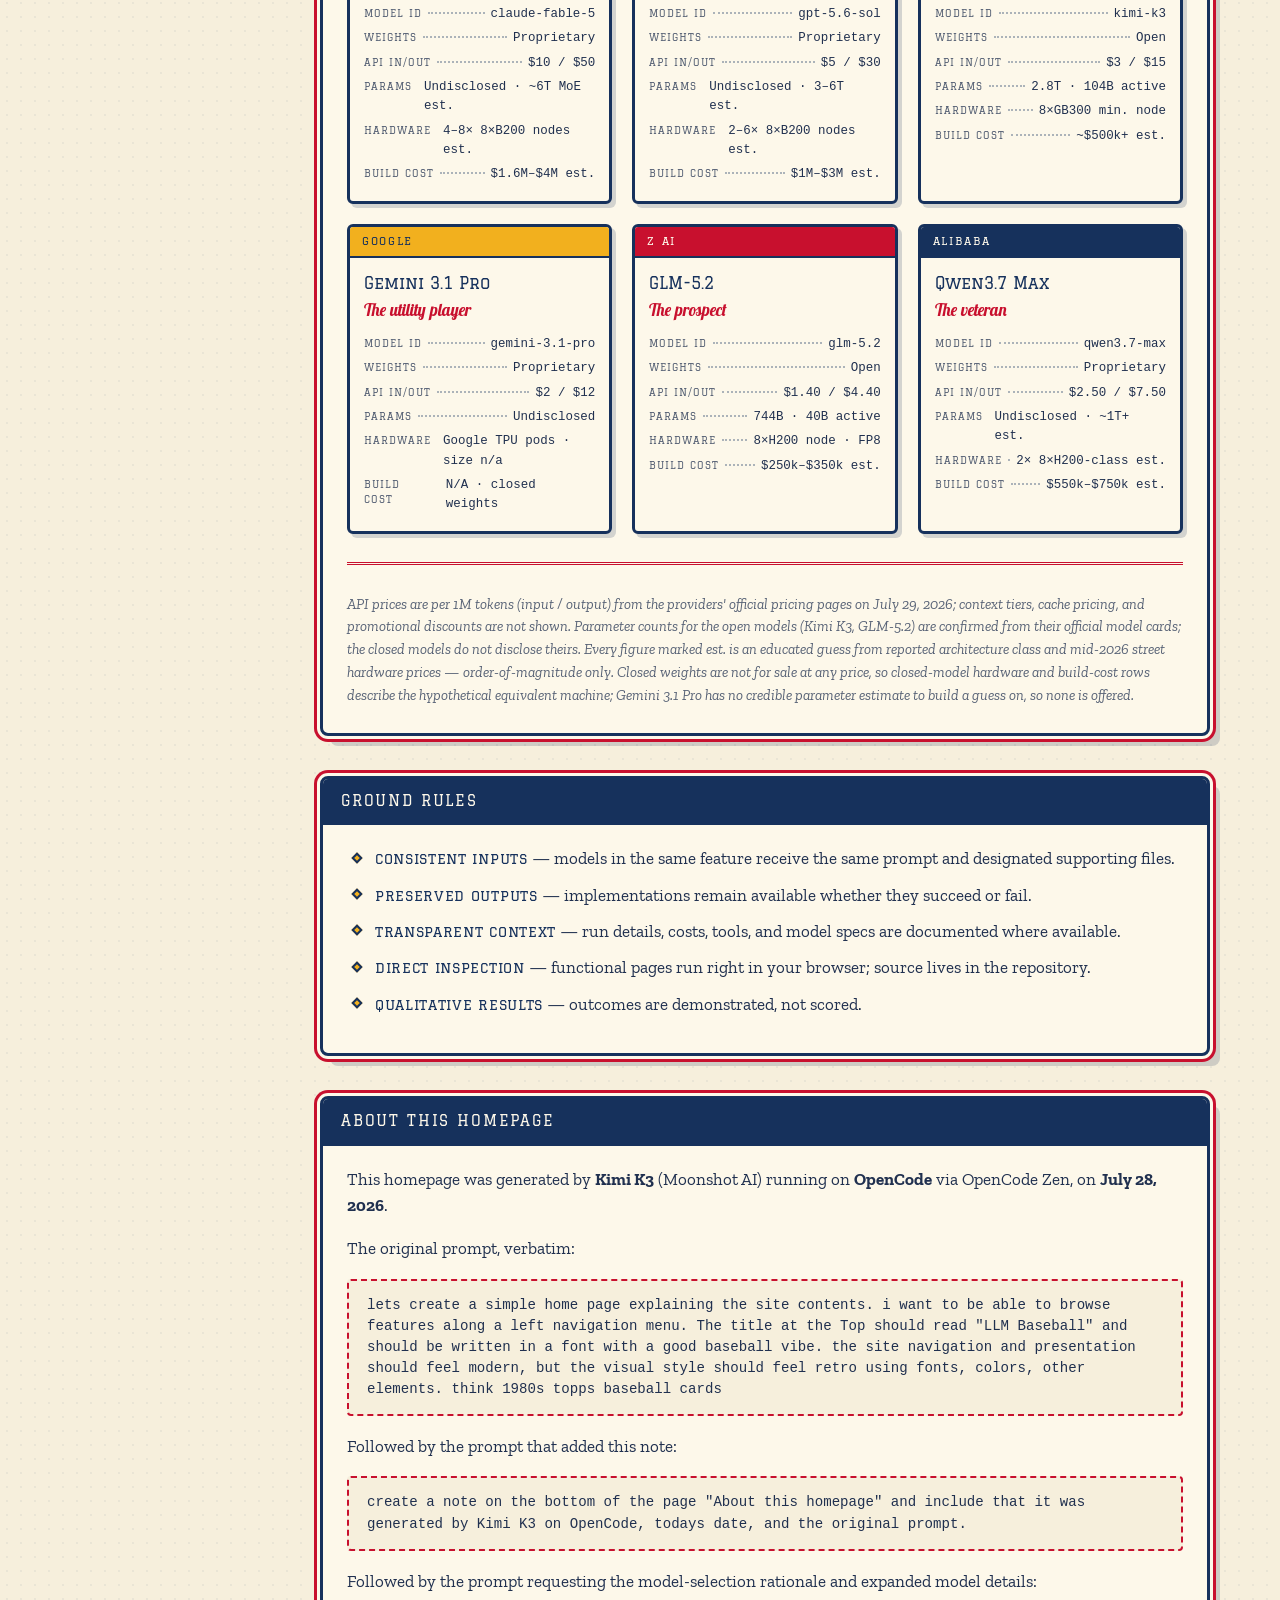
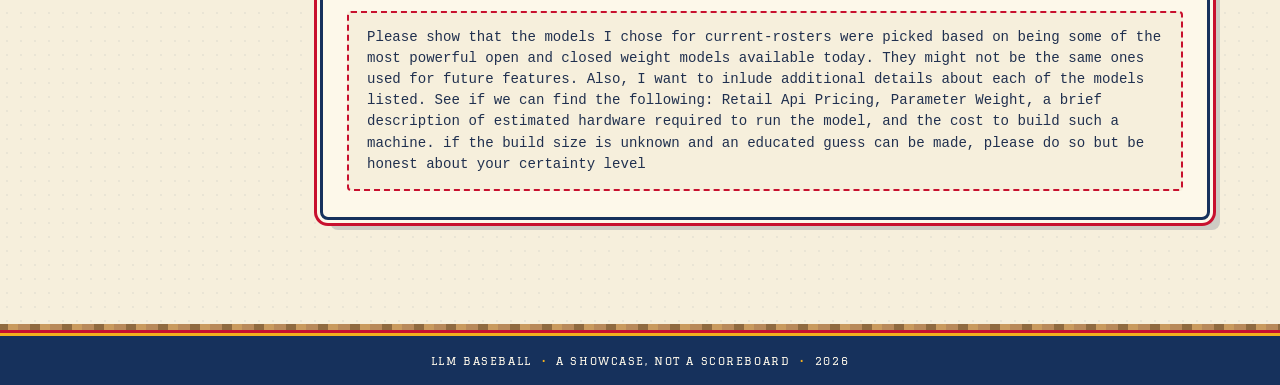
==== commit b67a20dd: "updated home page" ====
--- a/index.html
+++ b/index.html
@@ -75,7 +75,7 @@
       <section class="card">
         <div class="card-header">The Lineup &bull; Series 1 Roster</div>
         <div class="card-body">
-          <p>Six models from six labs take the field. Runs are executed through a mix of harnesses and providers &mdash; <a href="https://opencode.ai/docs/zen/">OpenCode Zen</a>, OpenCode Go, Fireworks.AI, and Claude Code on Anthropic usage credits &mdash; with each run's harness, provider, token usage, and cost documented on its feature page.</p>
+          <p>Six models from six labs take the field. The Series 1 roster was chosen to field some of the most powerful open- and closed-weight models available today, and future features may field a different lineup. Runs are executed through a mix of harnesses and providers &mdash; <a href="https://opencode.ai/docs/zen/">OpenCode Zen</a>, OpenCode Go, Fireworks.AI, and Claude Code on Anthropic usage credits &mdash; with each run's harness, provider, token usage, and cost documented on its feature page.</p>
           <div class="lineup">
             <article class="player-card">
               <div class="pc-banner">Anthropic</div>
@@ -84,6 +84,10 @@
               <div class="pc-stats">
                 <div class="stat"><span class="k">Model ID</span><span class="dots"></span><span class="v">claude-fable-5</span></div>
                 <div class="stat"><span class="k">Weights</span><span class="dots"></span><span class="v">Proprietary</span></div>
+                <div class="stat"><span class="k">API in/out</span><span class="dots"></span><span class="v">$10 / $50</span></div>
+                <div class="stat"><span class="k">Params</span><span class="dots"></span><span class="v">Undisclosed &middot; ~6T MoE est.</span></div>
+                <div class="stat"><span class="k">Hardware</span><span class="dots"></span><span class="v">4&ndash;8&times; 8&times;B200 nodes est.</span></div>
+                <div class="stat"><span class="k">Build cost</span><span class="dots"></span><span class="v">$1.6M&ndash;$4M est.</span></div>
               </div>
             </article>
             <article class="player-card">
@@ -93,6 +97,10 @@
               <div class="pc-stats">
                 <div class="stat"><span class="k">Model ID</span><span class="dots"></span><span class="v">gpt-5.6-sol</span></div>
                 <div class="stat"><span class="k">Weights</span><span class="dots"></span><span class="v">Proprietary</span></div>
+                <div class="stat"><span class="k">API in/out</span><span class="dots"></span><span class="v">$5 / $30</span></div>
+                <div class="stat"><span class="k">Params</span><span class="dots"></span><span class="v">Undisclosed &middot; 3&ndash;6T est.</span></div>
+                <div class="stat"><span class="k">Hardware</span><span class="dots"></span><span class="v">2&ndash;6&times; 8&times;B200 nodes est.</span></div>
+                <div class="stat"><span class="k">Build cost</span><span class="dots"></span><span class="v">$1M&ndash;$3M est.</span></div>
               </div>
             </article>
             <article class="player-card">
@@ -102,6 +110,10 @@
               <div class="pc-stats">
                 <div class="stat"><span class="k">Model ID</span><span class="dots"></span><span class="v">kimi-k3</span></div>
                 <div class="stat"><span class="k">Weights</span><span class="dots"></span><span class="v">Open</span></div>
+                <div class="stat"><span class="k">API in/out</span><span class="dots"></span><span class="v">$3 / $15</span></div>
+                <div class="stat"><span class="k">Params</span><span class="dots"></span><span class="v">2.8T &middot; 104B active</span></div>
+                <div class="stat"><span class="k">Hardware</span><span class="dots"></span><span class="v">8&times;GB300 min. node</span></div>
+                <div class="stat"><span class="k">Build cost</span><span class="dots"></span><span class="v">~$500k+ est.</span></div>
               </div>
             </article>
             <article class="player-card">
@@ -111,6 +123,10 @@
               <div class="pc-stats">
                 <div class="stat"><span class="k">Model ID</span><span class="dots"></span><span class="v">gemini-3.1-pro</span></div>
                 <div class="stat"><span class="k">Weights</span><span class="dots"></span><span class="v">Proprietary</span></div>
+                <div class="stat"><span class="k">API in/out</span><span class="dots"></span><span class="v">$2 / $12</span></div>
+                <div class="stat"><span class="k">Params</span><span class="dots"></span><span class="v">Undisclosed</span></div>
+                <div class="stat"><span class="k">Hardware</span><span class="dots"></span><span class="v">Google TPU pods &middot; size n/a</span></div>
+                <div class="stat"><span class="k">Build cost</span><span class="dots"></span><span class="v">N/A &middot; closed weights</span></div>
               </div>
             </article>
             <article class="player-card">
@@ -120,6 +136,10 @@
               <div class="pc-stats">
                 <div class="stat"><span class="k">Model ID</span><span class="dots"></span><span class="v">glm-5.2</span></div>
                 <div class="stat"><span class="k">Weights</span><span class="dots"></span><span class="v">Open</span></div>
+                <div class="stat"><span class="k">API in/out</span><span class="dots"></span><span class="v">$1.40 / $4.40</span></div>
+                <div class="stat"><span class="k">Params</span><span class="dots"></span><span class="v">744B &middot; 40B active</span></div>
+                <div class="stat"><span class="k">Hardware</span><span class="dots"></span><span class="v">8&times;H200 node &middot; FP8</span></div>
+                <div class="stat"><span class="k">Build cost</span><span class="dots"></span><span class="v">$250k&ndash;$350k est.</span></div>
               </div>
             </article>
             <article class="player-card">
@@ -129,9 +149,15 @@
               <div class="pc-stats">
                 <div class="stat"><span class="k">Model ID</span><span class="dots"></span><span class="v">qwen3.7-max</span></div>
                 <div class="stat"><span class="k">Weights</span><span class="dots"></span><span class="v">Proprietary</span></div>
+                <div class="stat"><span class="k">API in/out</span><span class="dots"></span><span class="v">$2.50 / $7.50</span></div>
+                <div class="stat"><span class="k">Params</span><span class="dots"></span><span class="v">Undisclosed &middot; ~1T+ est.</span></div>
+                <div class="stat"><span class="k">Hardware</span><span class="dots"></span><span class="v">2&times; 8&times;H200-class est.</span></div>
+                <div class="stat"><span class="k">Build cost</span><span class="dots"></span><span class="v">$550k&ndash;$750k est.</span></div>
               </div>
             </article>
           </div>
+          <hr class="rule">
+          <p class="note">API prices are per 1M tokens (input / output) from the providers' official pricing pages on July 29, 2026; context tiers, cache pricing, and promotional discounts are not shown. Parameter counts for the open models (Kimi K3, GLM-5.2) are confirmed from their official model cards; the closed models do not disclose theirs. Every figure marked <em>est.</em> is an educated guess from reported architecture class and mid-2026 street hardware prices &mdash; order-of-magnitude only. Closed weights are not for sale at any price, so closed-model hardware and build-cost rows describe the hypothetical equivalent machine; Gemini 3.1 Pro has no credible parameter estimate to build a guess on, so none is offered.</p>
         </div>
       </section>
 
@@ -156,6 +182,8 @@
           <blockquote class="prompt-quote">lets create a simple home page explaining the site contents. i want to be able to browse features along a left navigation menu. The title at the Top should read "LLM Baseball" and should be written in a font with a good baseball vibe. the site navigation and presentation should feel modern, but the visual style should feel retro using fonts, colors, other elements. think 1980s topps baseball cards</blockquote>
           <p>Followed by the prompt that added this note:</p>
           <blockquote class="prompt-quote">create a note on the bottom of the page "About this homepage" and include that it was generated by Kimi K3 on OpenCode, todays date, and the original prompt.</blockquote>
+          <p>Followed by the prompt requesting the model-selection rationale and expanded model details:</p>
+          <blockquote class="prompt-quote">Please show that the models I chose for current-rosters were picked based on being some of the most powerful open and closed weight models available today. They might not be the same ones used for future features. Also, I want to inlude additional details about each of the models listed. See if we can find the following: Retail Api Pricing, Parameter Weight, a brief description of estimated hardware required to run the model, and the cost to build such a machine. if the build size is unknown and an educated guess can be made, please do so but be honest about your certainty level</blockquote>
         </div>
       </section>
 
--- a/assets/site.css
+++ b/assets/site.css
@@ -346,6 +346,7 @@
 }
 
 .player-card {
+  position: relative;
   background: var(--paper);
   border: 3px solid var(--navy);
   border-radius: 6px;
@@ -389,6 +390,28 @@
   font-weight: 400;
   font-size: 1.02rem;
   color: var(--navy);
+}
+
+/* Whole card links to the run preview via a stretched title link. */
+.player-card h3 a.pc-link {
+  color: inherit;
+  text-decoration: none;
+}
+
+.player-card h3 a.pc-link:hover {
+  text-decoration: underline;
+}
+
+.player-card h3 a.pc-link::after {
+  content: "";
+  position: absolute;
+  inset: 0;
+}
+
+/* Keep Details/Log text links clickable above the stretched card link. */
+.pc-stats a {
+  position: relative;
+  z-index: 1;
 }
 
 .pc-script {
@@ -481,6 +504,12 @@
   border-radius: 4px;
 }
 
+/* Full-length prompt transcripts: wrap long lines instead of overflowing. */
+pre.prompt-quote {
+  white-space: pre-wrap;
+  overflow-wrap: break-word;
+}
+
 /* --------------------------------------------------------------------------
    Footer
    -------------------------------------------------------------------------- */
